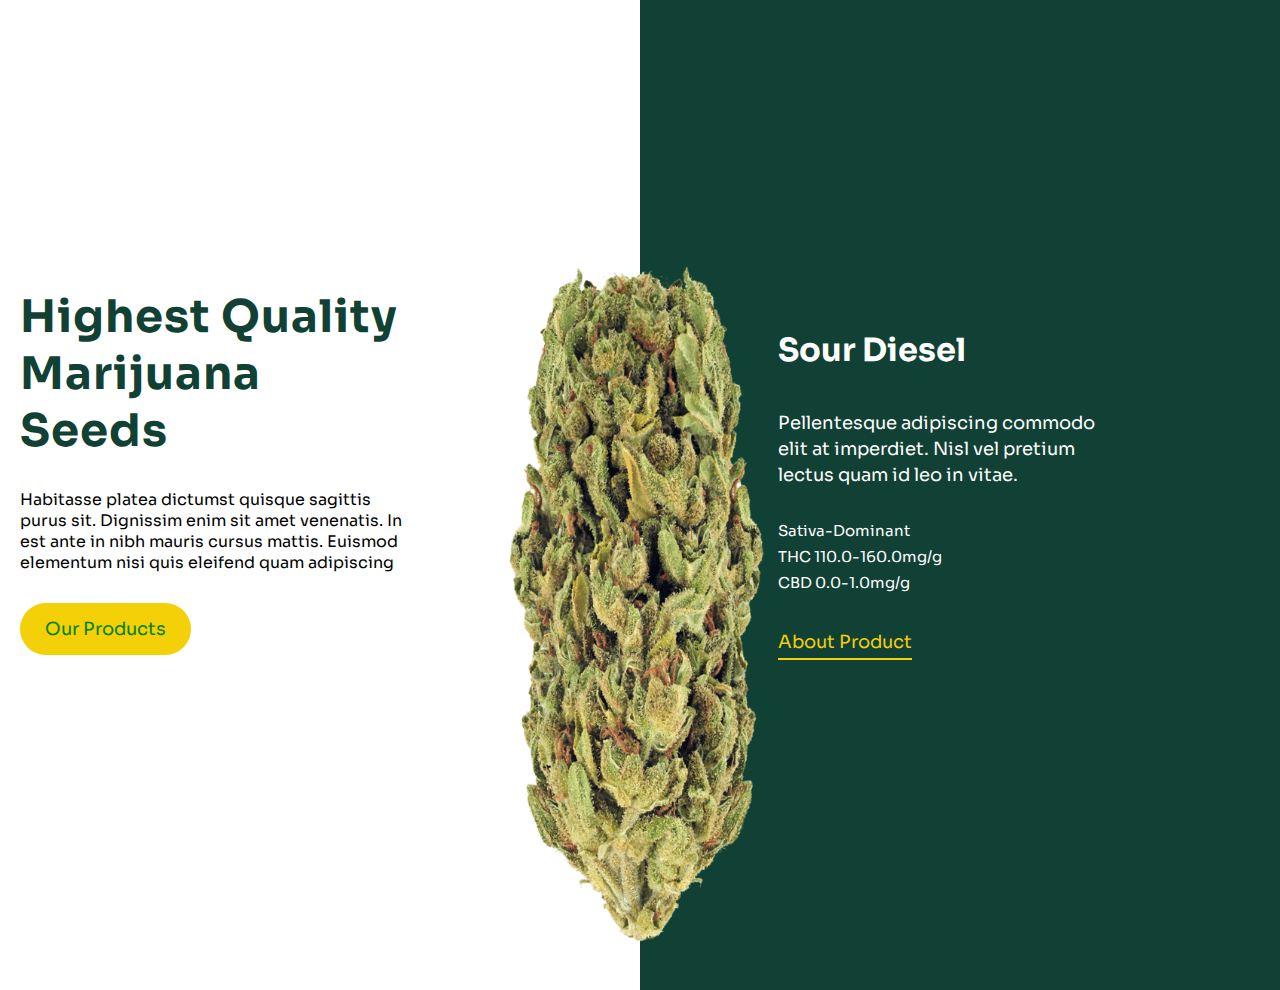
==== index.html @ 55b64f0e "first commit" ====
<!DOCTYPE html>
<html lang="en">
  <head>
    <meta charset="UTF-8" />
    <meta name="viewport" content="width=device-width, initial-scale=1.0" />
    <title>Document</title>
    <link rel="stylesheet" href="./style.css" />
    <link
      href="https://fonts.googleapis.com/css2?family=Sora:wght@100..800&display=swap"
      rel="stylesheet"
    />
  </head>
  <body>
    <div class="container-1">
      <div class="section-1">
        <div class="left-1">
          <div class="left-content">
            <h1 class="left-heading">Highest Quality Marijuana Seeds</h1>
            <p>
              Habitasse platea dictumst quisque sagittis purus sit. Dignissim
              enim sit amet venenatis. In est ante in nibh mauris cursus mattis.
              Euismod elementum nisi quis eleifend quam adipiscing
            </p>
            <div class="left-button">
              <button>Our Products</button>
            </div>
          </div>
        </div>
        <div class="right-1">
          <div class="right-content">
            
              <div class="header-content">
                <h1 class="fading-heading show ">Sour Diesel</h1>
                <h1 class="fading-heading ">Purple Hawaiian Haze</h1>
                <h1 class="fading-heading">Northen Lights</h1>
              </div>
            
            <div class="right-para">
              <p>
                Pellentesque adipiscing commodo elit at imperdiet. Nisl vel
                pretium lectus quam id leo in vitae.
              </p>
            </div>
            <ul>
              <li>Sativa-Dominant</li>
              <li>THC 110.0-160.0mg/g</li>
              <li>CBD 0.0-1.0mg/g</li>
            </ul>
            <div class="right-button">
              <button>About Product</button>
            </div>
          </div>
        </div>
      </div>
      <div class="section-2">
        <div class="fade-container">
          <img
            src="./images/hero01.webp"
            class="fading-images showing"
            alt=""
          />
          <img class="fading-images" src="./images/hero02.webp" alt="" />
          <img class="fading-images" src="./images/hero03.webp" alt="" />
        </div>
      </div>
    </div>
  </body>
  <script src="./script.js"></script>
</html>
---- style.css ----
*{
    margin: 0;
    padding: 0;
    box-sizing: border-box;
    
    font-family: "Sora", sans-serif;
}
.container-1{
    height: 110vh;
    width: 100%;
    position: relative;
    display: flex   ;
}
.section-1{
    height: 100%;
    width: 100%;
    display: flex;
    position: absolute;
    top: 0;
}
.left-1{
    width: 50%;
    height: 100%;
    padding-top: 100px;

}
.right-1{
    height: 100%;
    width: 50%;
    background-color: rgb(17, 65, 53);
    display: flex;
    align-items: center;
    justify-content: center;
}
.left-content{
    display: flex;
    flex-direction: column;
    justify-content: center;
    align-items: start;
    height: 80%;
    width: 60%;
    margin-left: 20px;
}
.left-content > *{
    padding-top: 30px;
}
.left-heading{
    font-size: 45px;
    color: rgb(17, 65, 53);
    letter-spacing: 1px;

}
.right-para{
    width: 85%;
}
.left-button button{
    padding: 15px 25px;
    border-radius: 30px;
    border: none    ;
    background-color: rgb(243, 208, 8);
    color:green;
    font-size: 18px;
}
.right-content{
    display: flex;
    flex-direction: column;
    justify-content: center;
    align-items: start;
    height: 80%;
    width: 60%;
    margin-left: 20px;
    
}
.right-content p{
    font-size: 18px;
    line-height: 26px;
    color: white;
}
.right-content ul{
    list-style: none;
    font-size: 15px;
    line-height: 26px;
    color: white;
}
.right-button button{
    padding: 5px 0px;
    border: none    ;
    background-color: transparent;
    color:rgb(243, 208, 8);
    font-size: 18px;
    border: none;
    border-bottom: 2px solid rgb(243, 208, 8);
}
.right-content > *{
    padding-top: 30px;
}
.section-2{ 
    min-height: 500px;
    min-width: 300px;
    position: absolute;
    top: 25%;
    left: 38%;
    z-index: 10;
}

.fade-container{
    position: relative;
    max-width:100%;
    min-width: 100%;
    min-height: 80vh;
  }
  .fading-images{
    height: 100%;
    width: 100%;
    object-fit: fill;
    position: absolute;
    top: 0;
    right: 0;
    border-radius: 20px;
    opacity: 0;
    transition: opacity 1s ease-in-out;
  } 
  .showing{
    opacity: 1;
  }
  
  .header-content{
    position: relative;
    height: 50px;
    width: 100%;
  }
 
  .fading-heading{
    position: absolute;
    top: 0;
    left: 0;
    opacity: 0;
    transition: opacity 1s ease-in-out;
    color: white

  }
  .show{
    opacity: 1;
  }
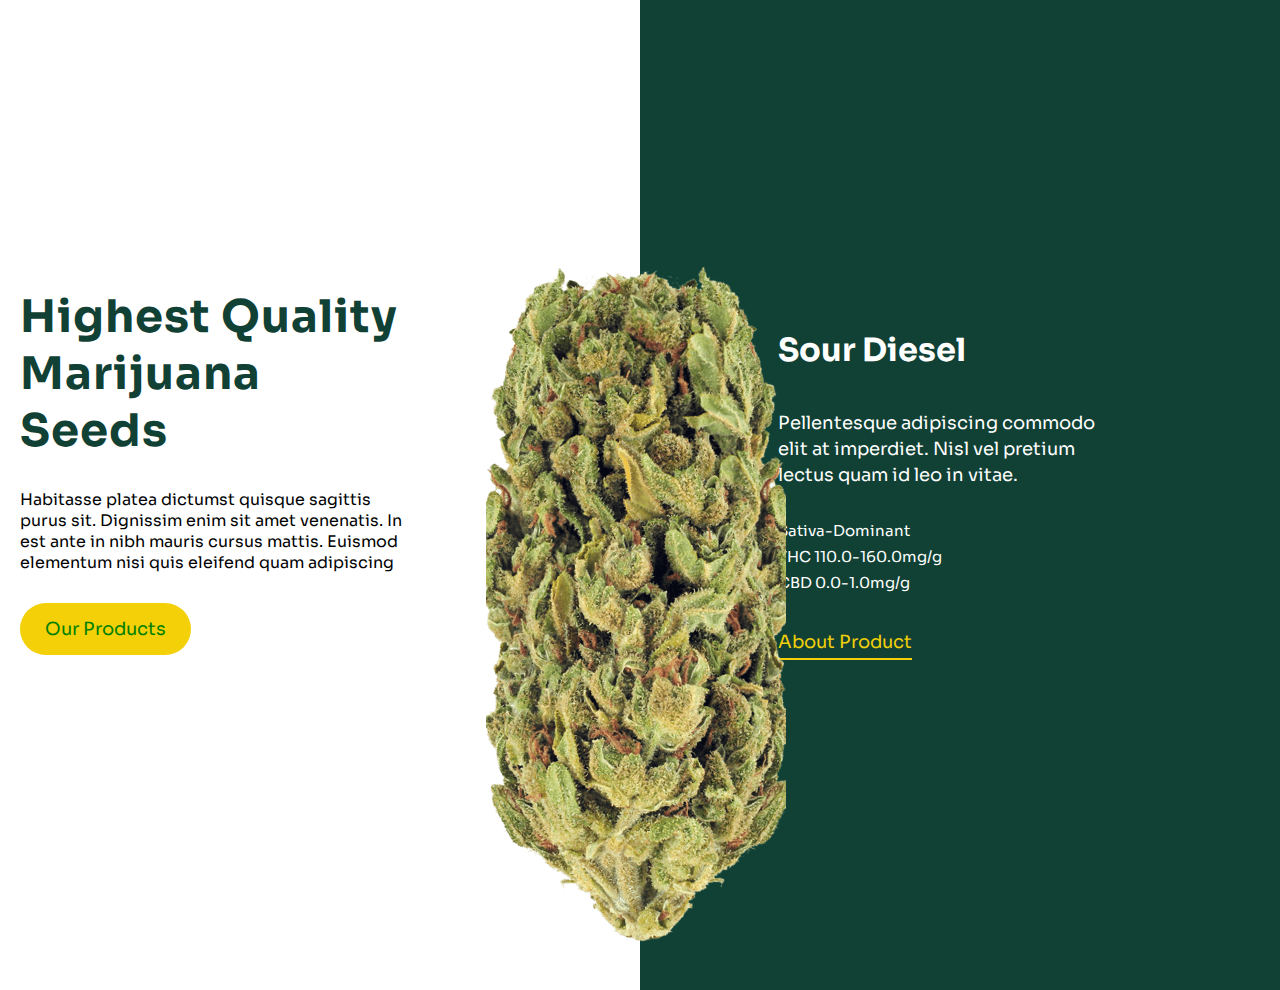
==== commit 66c6c509: "second commit" ====
--- a/index.html
+++ b/index.html
@@ -59,7 +59,7 @@
             class="fading-images showing"
             alt=""
           />
-          <img class="fading-images" src="./images/hero02.webp" alt="" />
+          <img class="fading-images" src="./images/closeup-coffee-splash-with-coffee-beans-white-background_1059423-4572.png" alt="" />
           <img class="fading-images" src="./images/hero03.webp" alt="" />
         </div>
       </div>
--- a/style.css
+++ b/style.css
@@ -112,7 +112,7 @@
   .fading-images{
     height: 100%;
     width: 100%;
-    object-fit: fill;
+    object-fit: cover;
     position: absolute;
     top: 0;
     right: 0;
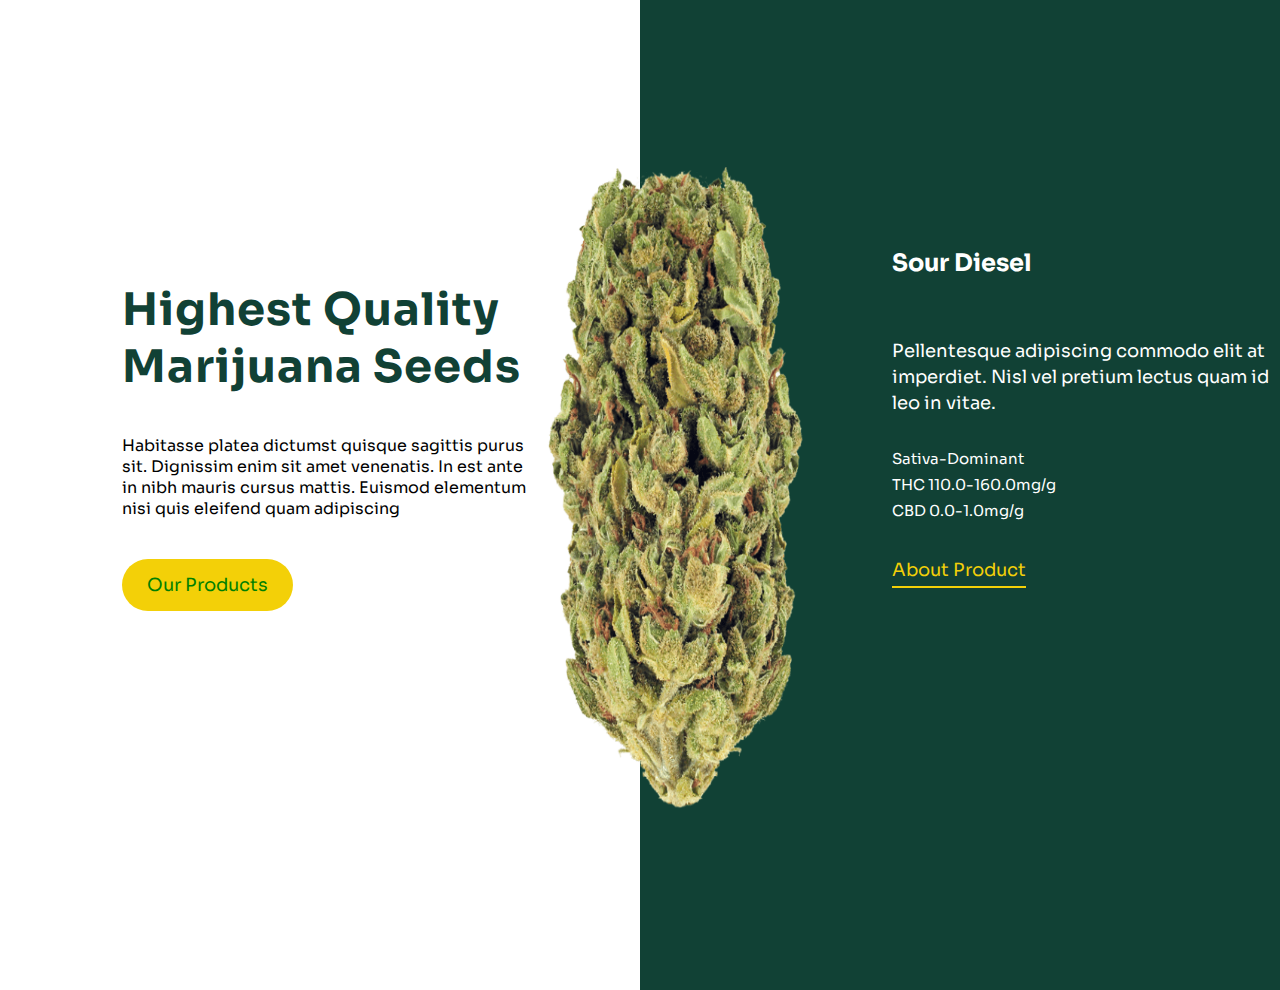
==== commit f0f05a41: "third commit" ====
--- a/index.html
+++ b/index.html
@@ -1,58 +1,65 @@
 <!DOCTYPE html>
 <html lang="en">
-  <head>
-    <meta charset="UTF-8" />
-    <meta name="viewport" content="width=device-width, initial-scale=1.0" />
-    <title>Document</title>
-    <link rel="stylesheet" href="./style.css" />
-    <link
-      href="https://fonts.googleapis.com/css2?family=Sora:wght@100..800&display=swap"
-      rel="stylesheet"
-    />
-  </head>
-  <body>
-    <div class="container-1">
-      <div class="section-1">
-        <div class="left-1">
-          <div class="left-content">
-            <h1 class="left-heading">Highest Quality Marijuana Seeds</h1>
-            <p>
-              Habitasse platea dictumst quisque sagittis purus sit. Dignissim
-              enim sit amet venenatis. In est ante in nibh mauris cursus mattis.
-              Euismod elementum nisi quis eleifend quam adipiscing
-            </p>
-            <div class="left-button">
-              <button>Our Products</button>
-            </div>
-          </div>
-        </div>
-        <div class="right-1">
-          <div class="right-content">
-            
-              <div class="header-content">
-                <h1 class="fading-heading show ">Sour Diesel</h1>
-                <h1 class="fading-heading ">Purple Hawaiian Haze</h1>
-                <h1 class="fading-heading">Northen Lights</h1>
-              </div>
-            
-            <div class="right-para">
-              <p>
-                Pellentesque adipiscing commodo elit at imperdiet. Nisl vel
-                pretium lectus quam id leo in vitae.
-              </p>
-            </div>
-            <ul>
-              <li>Sativa-Dominant</li>
-              <li>THC 110.0-160.0mg/g</li>
-              <li>CBD 0.0-1.0mg/g</li>
-            </ul>
-            <div class="right-button">
-              <button>About Product</button>
-            </div>
+
+<head>
+  <meta charset="UTF-8" />
+  <meta name="viewport" content="width=device-width, initial-scale=1.0" />
+  <title>Document</title>
+  <link rel="stylesheet" href="./style.css" />
+  <link href="https://fonts.googleapis.com/css2?family=Sora:wght@100..800&display=swap" rel="stylesheet" />
+</head>
+
+<body>
+  <div class="container-1">
+    <div class="section-1">
+      <div class="left-1">
+        <div class="left-content">
+          <h2 class="left-heading">Highest Quality Marijuana Seeds</h2>
+          <p>
+            Habitasse platea dictumst quisque sagittis purus sit. Dignissim
+            enim sit amet venenatis. In est ante in nibh mauris cursus mattis.
+            Euismod elementum nisi quis eleifend quam adipiscing
+          </p>
+          <div class="left-button">
+            <button>Our Products</button>
           </div>
         </div>
       </div>
-      <div class="section-2">
+      <div class="right-1">
+        <div class="section-2">
+          <div class="fade-container">
+            <img src="./images/hero01.webp" class="fading-images showing" alt="" />
+            <img class="fading-images"
+              src="./images/closeup-coffee-splash-with-coffee-beans-white-background_1059423-4572.png" alt="" />
+            <img class="fading-images" src="./images/hero03.webp" alt="" />
+          </div>
+        </div>
+        <div class="right-content">
+
+          <div class="header-content">
+            <h2 class="fading-heading show ">Sour Diesel</h2>
+            <h2 class="fading-heading ">Purple Hawaiian Haze</h2>
+            <h2 class="fading-heading">Northen Lights</h2>
+          </div>
+
+          <div class="right-para">
+            <p>
+              Pellentesque adipiscing commodo elit at imperdiet. Nisl vel
+              pretium lectus quam id leo in vitae.
+            </p>
+          </div>
+          <ul>
+            <li>Sativa-Dominant</li>
+            <li>THC 110.0-160.0mg/g</li>
+            <li>CBD 0.0-1.0mg/g</li>
+          </ul>
+          <div class="right-button">
+            <button>About Product</button>
+          </div>
+        </div>
+      </div>
+    </div>
+    <!-- <div class="section-2">
         <div class="fade-container">
           <img
             src="./images/hero01.webp"
@@ -62,8 +69,9 @@
           <img class="fading-images" src="./images/closeup-coffee-splash-with-coffee-beans-white-background_1059423-4572.png" alt="" />
           <img class="fading-images" src="./images/hero03.webp" alt="" />
         </div>
-      </div>
-    </div>
-  </body>
-  <script src="./script.js"></script>
-</html>
+      </div> -->
+  </div>
+</body>
+<script src="./script.js"></script>
+
+</html>--- a/style.css
+++ b/style.css
@@ -20,8 +20,11 @@
 }
 .left-1{
     width: 50%;
-    height: 100%;
+    height: 80%;
     padding-top: 100px;
+    display: flex;
+    align-items: center;
+    justify-content: center;
 
 }
 .right-1{
@@ -30,20 +33,19 @@
     background-color: rgb(17, 65, 53);
     display: flex;
     align-items: center;
-    justify-content: center;
+    justify-content: flex-end;
+    position: relative;
 }
 .left-content{
     display: flex;
     flex-direction: column;
     justify-content: center;
     align-items: start;
-    height: 80%;
-    width: 60%;
+    height: 100%;
+    width: 65%;
     margin-left: 20px;
 }
-.left-content > *{
-    padding-top: 30px;
-}
+
 .left-heading{
     font-size: 45px;
     color: rgb(17, 65, 53);
@@ -51,7 +53,8 @@
 
 }
 .right-para{
-    width: 85%;
+    width: 100%;
+    padding-top: 30px;
 }
 .left-button button{
     padding: 15px 25px;
@@ -64,23 +67,26 @@
 .right-content{
     display: flex;
     flex-direction: column;
-    justify-content: center;
-    align-items: start;
-    height: 80%;
-    width: 60%;
-    margin-left: 20px;
+    height: 50%;
+    width: 70%;
+    padding-left: 60px;
     
 }
 .right-content p{
     font-size: 18px;
     line-height: 26px;
     color: white;
+    padding: 10px 0px;
 }
 .right-content ul{
     list-style: none;
     font-size: 15px;
     line-height: 26px;
     color: white;
+    padding-top: 20px;
+}
+.right-button{
+    padding-top: 30px;  
 }
 .right-button button{
     padding: 5px 0px;
@@ -91,15 +97,15 @@
     border: none;
     border-bottom: 2px solid rgb(243, 208, 8);
 }
-.right-content > *{
-    padding-top: 30px;
+.left-content > *{
+    padding: 20px 0px;
 }
 .section-2{ 
-    min-height: 500px;
+    height: 500px;
     min-width: 300px;
     position: absolute;
-    top: 25%;
-    left: 38%;
+    top: 15%;
+    left: -18%;
     z-index: 10;
 }
 
@@ -110,9 +116,9 @@
     min-height: 80vh;
   }
   .fading-images{
-    height: 100%;
-    width: 100%;
-    object-fit: cover;
+    height: 95%;
+    width: 100%;
+    object-fit: fill;
     position: absolute;
     top: 0;
     right: 0;
@@ -136,11 +142,126 @@
     left: 0;
     opacity: 0;
     transition: opacity 1s ease-in-out;
-    color: white
+    color: white;
+    
 
   }
   .show{
     opacity: 1;
   }
 
-  +  @media (max-width: 1200px) {
+    .section-1{
+        display: flex;
+        flex-direction: column;
+    }
+    .left-1{
+        width: 100%;
+        justify-content: flex-start ;
+    }
+    .left-content{
+
+    }
+    .right-1{
+        width: 100%;
+        justify-content: flex-start ;
+    }
+    .left-content{
+        width: 100%;
+    }
+    .right-content{
+        width: 70%;
+    }
+    .section-2{
+        position: relative;
+        left: 0;
+        top: 0;
+        width: 30%;
+    }
+    .fading-images{
+        top: 0;
+        object-fit: contain;
+        height: 90%;
+    }
+  }
+  @media (max-width: 700px) {
+    .section-1{
+        display: flex;
+        flex-direction: column;
+        height: auto;
+    }
+    .left-1{
+        width: 100%;
+    }
+    .left-content{
+        width: 100%;
+        display: flex;
+        flex-direction: column;
+        align-items: center;
+        justify-content: center;
+    }
+    .right-1{
+        width: 100%;
+        display: flex;
+        flex-direction: column;
+    }
+   
+    .left-content p,.left-heading{
+        text-align: center;
+    }
+    .left-content{
+        width: 100%;
+    }
+    .right-content{
+        width: 100%;
+        padding: 20px 0px;
+        display: flex;
+        align-items: center;
+        justify-content: center;
+    }
+    .fade-container{
+        min-width: 100%;
+        position: absolute;
+        top: 5% ;
+        min-height: 70vh;
+
+    }
+
+    .fading-images{
+        object-fit:contain  ;
+        height:100%;
+    }
+    .header-content{
+        width: 100%;
+        align-items: center;
+    }
+    
+    .section-2{
+       display: flex;
+       align-items: center;
+       justify-content: center;
+        width: 100%;
+        top: 0;
+    }
+    .right-para{
+        width: 80%;
+        padding: 0;
+    }
+    .right-para p{
+        padding: 0;
+    }
+    .right-button{
+        padding: 10px;
+    }
+    .fading-heading{
+        width: 100%;
+        text-align: center;
+        position: absolute;
+    }
+    .left-content{
+        margin: 0;
+    }
+    .left-heading{
+        font-size: 45px;
+    }
+  }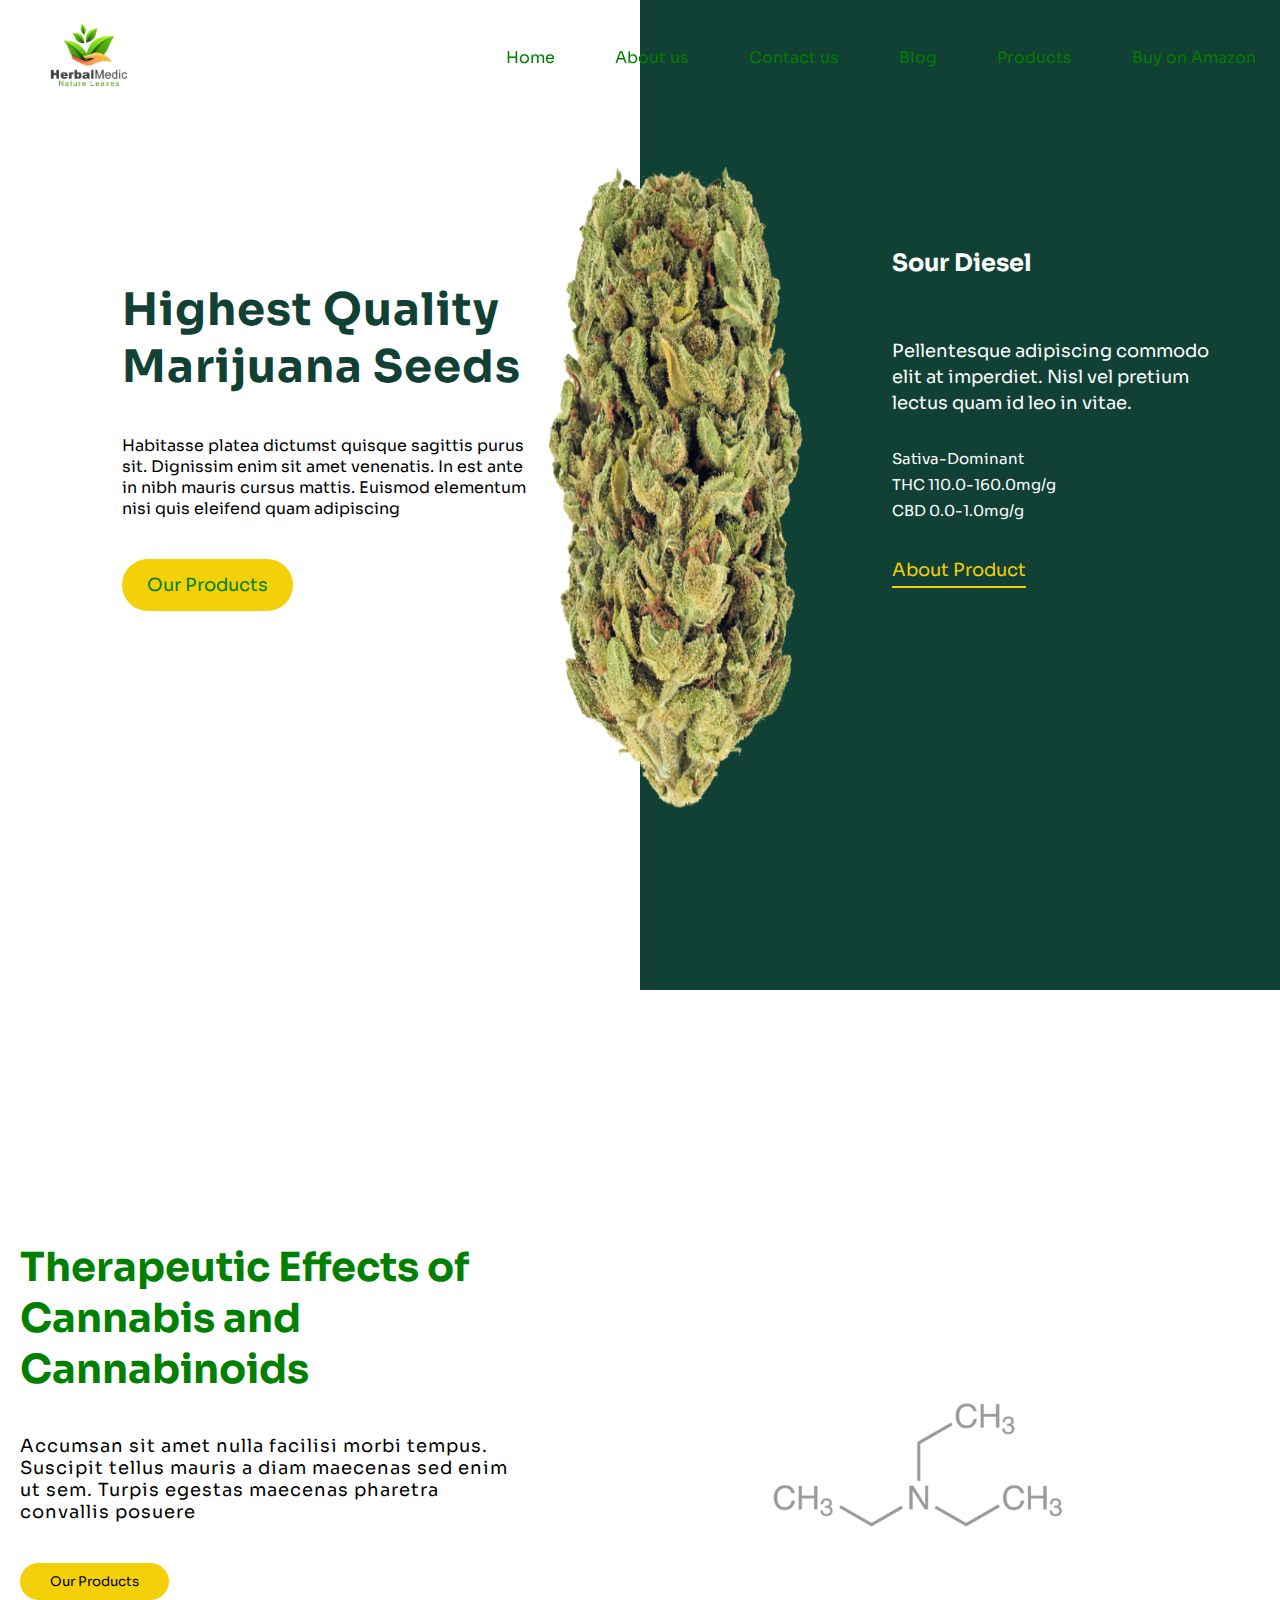
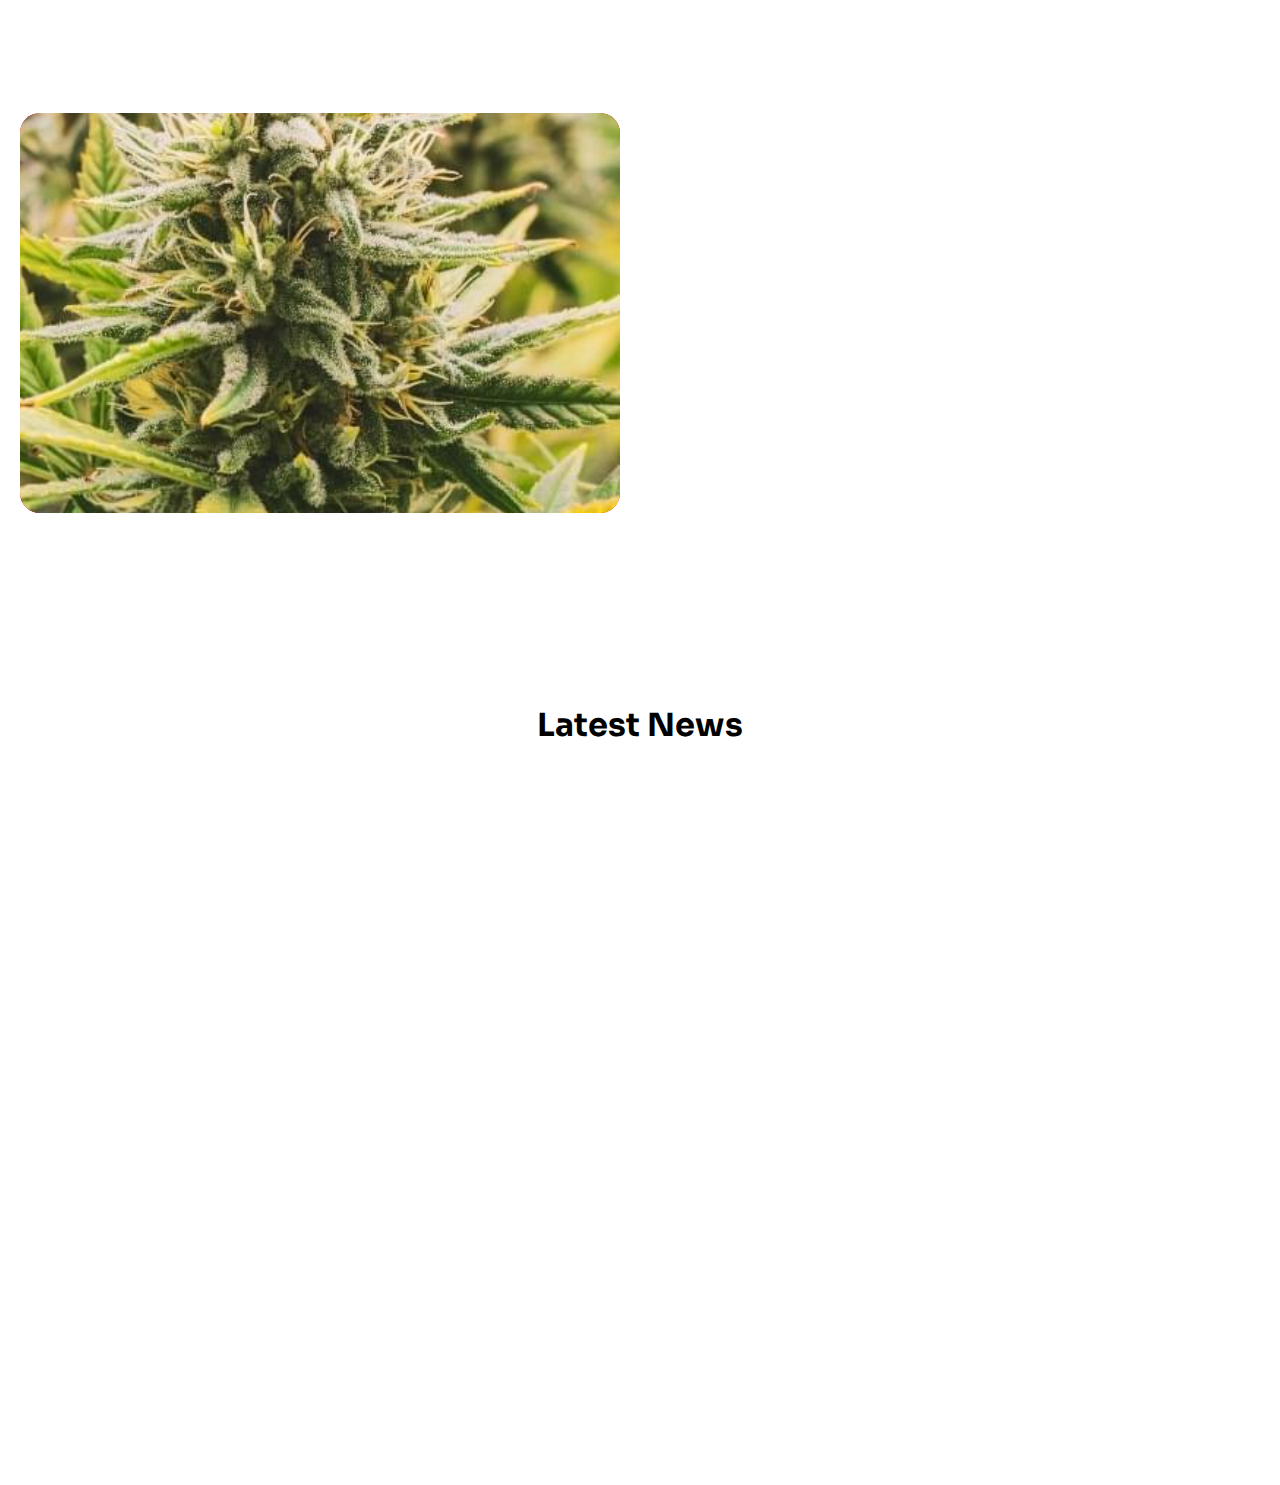
==== commit 564de497: "fifth commit" ====
--- a/index.html
+++ b/index.html
@@ -10,6 +10,33 @@
 </head>
 
 <body>
+  <header>
+    <nav class="navbar" id="nav">
+        <div>
+        <a href="#" class="nav-branding"><img class="logo" src="./images/herbalistimg.jpg"></a>
+    </div>
+        <ul class="nav-menu">
+            <li class="nav-item"><a href="#" class="nav-link">Home</a></li>
+            <li class="nav-item"><a href="#" class="nav-link">About us</a></li>
+            <li class="nav-item"><a href="#" class="nav-link">Contact us</a></li>
+            <li class="nav-item"><a href="#" class="nav-link">Blog</a></li>
+            <li class="nav-item"><a href="#" class="nav-link">Products</a>
+                <ul class="dropdown">
+                    <li><a href="#">Product1</a></li>
+                    <li><a href="#">Product2</a></li>
+                    <li><a href="#">Product3</a></li>
+                    <li><a href="#">Product4</a></li>
+                </ul>
+            </li>
+            <li class="nav-item"><a href="#" class="nav-link">Buy on Amazon</a></li>
+        </ul>
+        <div class="hamburger">
+            <span class="bar"></span>
+            <span class="bar"></span>
+            <span class="bar"></span>
+        </div>
+    </nav>
+</header>
   <div class="container-1">
     <div class="section-1">
       <div class="left-1">
@@ -59,17 +86,135 @@
         </div>
       </div>
     </div>
-    <!-- <div class="section-2">
-        <div class="fade-container">
-          <img
-            src="./images/hero01.webp"
-            class="fading-images showing"
-            alt=""
-          />
-          <img class="fading-images" src="./images/closeup-coffee-splash-with-coffee-beans-white-background_1059423-4572.png" alt="" />
-          <img class="fading-images" src="./images/hero03.webp" alt="" />
-        </div>
-      </div> -->
+  </div>
+  <div class="sub-section">
+    <div class="sub-left">
+      <div class="sub-content-left">
+        <div class="sub-content-heading">
+          <h2>Therapeutic Effects of Cannabis and Cannabinoids</h2>
+        </div>
+        <div class="sub-content-para">
+          <p>
+            Accumsan sit amet nulla facilisi morbi tempus. Suscipit tellus
+            mauris a diam maecenas sed enim ut sem. Turpis egestas maecenas
+            pharetra convallis posuere
+          </p>
+        </div>
+        <div class="sub-content-button">
+          <button>Our Products</button>
+        </div>
+      </div>
+    </div>
+    <div class="sub-right">
+      <div class="sub-content-right">
+        <div class="sub-content-right-img">
+          <img src="./images/T0424.jpg" alt="" />
+        </div>
+      </div>
+    </div>
+  </div> 
+   <div class="sub-section-1">
+    <div class="sub-section-left-1">
+      <div class="sub-section-left-img">
+        <img src="./images/effects.webp" alt="" />
+      </div>
+    </div>
+    <div class="sub-section-right-1">
+      <div class="sub-section-right-contents" id="lazy-1">
+        <div class="icons"></div>
+        <div class="sub-right-contents">
+          <h3>Relief of chronic pain</h3>
+          <p>
+            Feugiat in fermentum posuere urna nec tincidunt praesent semper
+            feugiat pulvinar proin
+          </p>
+        </div>
+      </div>
+      <div class="sub-section-right-contents" id="lazy-2">
+        <div class="icons"></div>
+        <div class="sub-right-contents">
+          <h3>Relief of chronic pain</h3>
+          <p>
+            Feugiat in fermentum posuere urna nec tincidunt praesent semper
+            feugiat pulvinar proin
+          </p>
+        </div>
+      </div>
+      <div class="sub-section-right-contents" id="lazy-3">
+        <div class="icons"></div>
+        <div class="sub-right-contents">
+          <h3>Relief of chronic pain</h3>
+          <p>
+            Feugiat in fermentum posuere urna nec tincidunt praesent semper
+            feugiat pulvinar proin
+          </p>
+        </div>
+      </div>
+    </div>
+  </div>
+  <div class="latest-news">
+    <h1>Latest News</h1>
+  </div>
+  <div class="sub-section-2">
+    <div class="sub-section-2-left-1" id="lazy-4">
+      <div class="sub-section-2-left-img">
+        <div class="sub-section-2-left-content">
+          <h3>Buy Marijuana Seeds Online and Get a Gift</h3>
+          <p>Feugiat in fermentum posuere urna nec tincidunt praesent semper feugiat pulvinar proin</p>
+        </div>
+      </div>
+    </div>
+    <div class="sub-section-2-right-1">
+      <div class="sub-section-2-right-contents" id="lazy-5">
+        <div class="icons-2">
+          <img src="./images/latest01.webp" alt="">
+        </div>
+        <div class="sub-right-2-contents">
+          <div class="date">
+            <p>September 30, 2021</p>
+            <p >
+              No Comments</p>
+          </div>
+          <h3>Top 15 Best Strain Of Weed For Anxiety</h3>
+          <p class="sub-p">
+            Feugiat in fermentum posuere urna nec tincidunt praesent semper
+            feugiat pulvinar proin
+          </p>
+        </div>
+      </div>
+      <div class="sub-section-2-right-contents" id="lazy-6" >
+        <div class="icons-2">
+          <img src="./images/latest02.webp" alt="">
+        </div>
+        <div class="sub-right-2-contents">
+          <div class="date">
+            <p>September 30, 2021</p>
+            <p>
+              No Comments</p>
+          </div>
+          <h3>Raw Cannabis Seeds Promote Health</h3>
+          <p class="sub-p">
+            Felis eget velit aliquet sagittis id consectetur. Eleifend donec pretium vulputate sapien nec sagittis
+          </p>
+        </div>
+      </div>
+      <div class="sub-section-2-right-contents" id="lazy-7">
+        <div class="icons-2">
+          <img src="./images/latest03.webp" alt="">
+        </div>
+        <div class="sub-right-2-contents">
+          <div class="date">
+            <p>September 30, 2021</p>
+            <p>
+              No Comments</p>
+          </div>
+          <h3>How Many Autoflowers In a Tent?</h3>
+          <p class="sub-p">
+            Felis eget velit aliquet sagittis id consectetur. Eleifend donec pretium vulputate sapien nec sagittis
+          </p>
+        </div>
+      </div>
+    </div>
   </div>
 </body>
 <script src="./script.js"></script>
--- a/style.css
+++ b/style.css
@@ -2,9 +2,144 @@
     margin: 0;
     padding: 0;
     box-sizing: border-box;
-    
     font-family: "Sora", sans-serif;
 }
+*{
+    padding: 0;
+    margin: 0;
+    box-sizing: border-box;
+}
+header{
+   
+    
+    position: fixed;
+    z-index: 100;
+    top: 0;
+    width: 100%;}
+li{
+    list-style: none;
+}
+a{
+   color: green;
+   text-decoration: none; 
+   font-size: 16px;
+}
+
+.navbar{
+    min-height: 70px;
+    display: flex;
+    justify-content: space-between;
+    align-items: center;
+    padding: 0 24px;
+    background-color: transparent;
+    transition: background-color 1s ease;
+}
+.navbar.lazy-nav{
+    background-color: white;
+    box-shadow: 0 4px 10px rgba(0, 0, 0,0.4);
+}
+.nav-menu{
+    display: flex;
+    justify-content: space-between;
+    align-items: center;
+    gap: 60px;
+}
+
+.nav-branding{
+    font-family: "Poppins", sans-serif;
+}
+.nav-link{
+    transition: 0.7s ease;
+}
+.logo{
+    width: 110px;
+    height: 110px;
+    margin-left: 10px;
+}
+.dropdown {
+    position: absolute;
+    background-color: white;
+    list-style: none;
+    padding: 0;
+    margin: 0;
+    z-index: 999;
+    opacity: 0;
+    visibility: hidden;
+    transition: transform 1s,opacity 1s;
+}
+
+.nav-menu li {
+    position: relative; 
+}
+
+.nav-menu li:hover .dropdown {
+    opacity: 1;
+    visibility:visible;
+}
+
+.dropdown li {
+    width: 150px;
+    
+}
+
+.dropdown li a {
+    padding: 0.7rem 2rem;
+    color: black;
+    display: block;
+    text-align: left;
+}
+
+.dropdown li a:hover {
+    background-color: #f0f0f0;
+}
+.hamburger{
+    display: none;
+    cursor: pointer;
+}
+.bar{
+    display: block;
+    width: 25px;
+    height: 3px;
+    margin: 5px auto;
+    -webkit-transition: all 0.3s ease-in-out;
+    transition: all 0.3s ease-in-out;
+    background-color: black;
+}
+@media(max-width:768px){
+    .hamburger{
+        display: block;
+    }
+    .hamburger.active .bar:nth-child(2){
+        opacity: 0;
+    }
+    .hamburger.active .bar:nth-child(1){
+      transform: translateY(8px) rotate(45deg);
+    }
+    .hamburger.active .bar:nth-child(3){
+        transform: translateY(-8px) rotate(-45deg);
+      }
+      .nav-menu{
+        position: fixed;
+        left: -100%;
+        top: 70px;
+        gap: 0;
+        flex-direction: column;
+        background-color: white;
+        width: 100%;
+        text-align: center;
+        transition: 0.3s;
+      }
+      .nav-item{
+        margin: 16px 0;
+
+      }
+      .nav-menu.active{
+        left: 0;
+      }
+
+
+}
+
 .container-1{
     height: 110vh;
     width: 100%;
@@ -53,7 +188,7 @@
 
 }
 .right-para{
-    width: 100%;
+    width: 90%;
     padding-top: 30px;
 }
 .left-button button{
@@ -149,6 +284,219 @@
   .show{
     opacity: 1;
   }
+  .sub-section{
+    width: 100%;
+    display: flex;
+}
+.sub-left{
+    width: 60%;
+}
+.sub-right{
+    width: 40%;
+}
+.sub-content-left{
+    width: 100%;
+    display: flex;
+    flex-direction: column;
+    justify-content: flex-end;
+    height: 70vh;
+}
+.sub-content-left div{
+    width: 70%;
+    padding: 20px 20px;
+}
+.sub-content-heading h2{
+    font-size: 40px;
+    color: green;
+}
+.sub-content-para p{
+    font-size: 18px;
+    letter-spacing: 1px;
+}
+.sub-content-button button{
+    padding: 10px 30px;
+    border-radius: 30px;
+    border: none;
+    background-color: rgb(243, 208, 8);
+
+}
+.sub-content-right{
+    width: 100%;
+    display: flex;
+    align-items: flex-end;
+    height: 70vh;
+}
+.sub-content-right img{
+    opacity: .4;
+    width: 300px;
+    height: 300px;
+}
+.sub-section-1{
+    width: 100%;
+    display: flex;
+    box-sizing: border-box;
+    align-items: center;
+    justify-content: center;
+}
+.sub-section-left-1{
+ width: 50%;
+ padding: 20px;
+}
+    .sub-section-left-img{
+        height: 400px;
+    background-color: red;
+    width: 100%;
+    border-radius: 20px;
+    
+}
+.sub-section-left-img img{
+    object-fit: cover;
+    width: 100%;
+    height: 100%;
+    border-radius: 20px;
+}
+.sub-section-right-1{
+    width: 50%;
+    padding: 20px 0px;
+    display: flex;
+    flex-direction: column;
+    height: 65vh;
+    justify-content:space-evenly;
+}
+
+.icons{
+    height: 60px;
+    width: 60px;
+    border-radius: 100%;
+    background-color: green;
+}
+.sub-section-right-contents{
+    display: flex;
+    align-items: center;
+    width: 90%;
+    visibility: hidden;
+    opacity: 0;
+    transform: translateY(100px);
+    transition: transform 1s,opacity 1s;
+}
+.sub-section-right-contents.lazy{
+    opacity: 1;
+    visibility:visible;
+    transform: translateY(0px);
+    transition-delay: 200ms;
+}
+.sub-section-right-contents p{
+    font-size: 20px;
+    padding: 5px 0px;
+}
+.sub-section-right-contents >  *{
+    padding-left: 20px;
+}
+.latest-news{
+    width: 100%;
+    text-align: center;
+    padding-top: 100px;
+    padding-bottom: 50px;
+}
+ .sub-section-2{
+    width: 100%;
+    display: flex;
+    box-sizing: border-box;
+    align-items: center;
+    justify-content: space-around;
+ }
+ .sub-section-2-left-1{
+    width: 40%;
+    opacity: 0;
+    transform: translateX(-300px);
+    visibility: hidden;
+    transition: transform 1s,opacity 1s;
+}
+.sub-section-2-left-1.lazyload{
+    opacity: 1;
+    visibility:visible;
+    transform: translatex(0px);
+}
+
+   .sub-section-2-left-img{
+    background-image: url(./images/promo.webp);
+    height: 600px;
+    border-radius: 20px;
+    background-repeat: no-repeat;
+    background-position: center;
+    background-size: cover;
+   }
+   .sub-section-2-right-1{
+    display: flex;
+    flex-direction: column;
+    width: 40%;
+    align-items: flex-end;
+    height: 600px;
+    justify-content: space-evenly;
+   }
+   .sub-section-2-right-contents{
+    display: flex;
+    opacity: 0;
+    transform: translateY(100px);
+    visibility: hidden;
+    transition: transform 1s,opacity 1s;
+    
+   }
+   
+   .sub-section-2-right-contents.lazy{
+    opacity: 1;
+    visibility:visible;
+    transform: translateY(0px);
+    transition-delay: 200ms;
+}
+.sub-p{
+    font-size: 15px;
+}
+   .sub-section-2-right-contents h3{
+    padding-bottom: 5px;
+    font-size: 18px;
+   }
+   .sub-right-2-contents{
+    display: flex;
+    flex-direction: column;
+    justify-content: space-around;
+    padding-left:10px ;
+    width: 90%;
+   }
+   .date{
+    display: flex;
+    width: 90%;
+    justify-content: space-between;
+    padding-bottom: 5px;
+   }
+   .icons-2{
+    height: 180px;
+    width: 300px;
+    border-radius: 20px;
+   }
+   .icons-2 img{
+    height: 100%;
+    width: 100%;
+    object-fit: cover;
+    border-radius: 20px;
+   }
+   .sub-section-2-left-img{
+    display: flex;
+    align-items: end;
+    justify-content: flex-end;
+   }
+   .sub-section-2-left-content{
+    width: 60%;
+    height: 40%;
+    color: white;
+    display: flex;
+    justify-content: center;
+    flex-direction: column;
+    text-align: justify;
+    padding: 0px 30px;
+    background:rgba(33, 72, 66, .7) ;
+    border-radius: 20px;
+   }
 
   @media (max-width: 1200px) {
     .section-1{
@@ -156,11 +504,8 @@
         flex-direction: column;
     }
     .left-1{
-        width: 100%;
+        width: 90%;
         justify-content: flex-start ;
-    }
-    .left-content{
-
     }
     .right-1{
         width: 100%;
@@ -175,7 +520,7 @@
     .section-2{
         position: relative;
         left: 0;
-        top: 0;
+        top: 8%;
         width: 30%;
     }
     .fading-images{
@@ -183,8 +528,71 @@
         object-fit: contain;
         height: 90%;
     }
+    .sub-section{
+        flex-direction: column;
+    }
+    .sub-left{
+        width: 100%;
+    }
+    .sub-content-left{
+        width: 100%;
+        display: flex   ;
+        align-items: center;
+        justify-content: center;
+    }
+    .sub-content-heading{
+        width: 80%;
+        text-align: center;
+    }
+    .sub-content-para{
+        text-align: center;
+    }
+    .sub-content-button{
+        display: flex;
+        justify-content: center;
+    }
+    .sub-right{
+        display: none;
+    }
+    .sub-section-2-right-1{
+        width: 45%;
+    }
   }
-  @media (max-width: 700px) {
+  @media (max-width: 1000px) {
+    .sub-section-1{
+        flex-direction: column;
+    }
+    .sub-section-left-1{
+        width: 100%;
+    }
+    .sub-section-right-1{
+        width: 100%;
+        align-items: center;
+        justify-content: center;
+        height: auto;
+    }
+    .sub-section-right-contents{
+        width: 90%;
+        padding: 30px 0px;
+    }
+    .sub-section-2{
+        flex-direction: column;
+    }
+    .sub-section-2-left-1{
+        width: 100%;
+        padding: 20px;
+        display: none;
+    }
+    .sub-section-2-right-1{
+        width: 80%; 
+    }
+    .latest-news{
+        display: flex;
+        padding-left: 10px;
+        
+    }
+}
+  @media (max-width: 756px) {
     .section-1{
         display: flex;
         flex-direction: column;
@@ -249,6 +657,7 @@
     }
     .right-para p{
         padding: 0;
+        text-align: center;
     }
     .right-button{
         padding: 10px;
@@ -264,4 +673,75 @@
     .left-heading{
         font-size: 45px;
     }
+    .sub-section-1{
+        margin-top: 350px;
+    }
+    .sub-content-left{
+        height: auto;
+    }
+    .sub-p{
+        font-size: 20px;
+    }
+    .sub-content-left div{
+        width: 100%;
+        padding: 20px 20px;
+    }
+    .left-heading{
+        font-size: 30px;
+    }
+    .sub-content-heading h2{
+        font-size: 28px
+    }
+    .sub-section-right-contents{
+        width: 100%;
+        padding: 30px 0px;
+    }
+    .sub-section-right-contents{
+        flex-direction: column;
+        align-items: center;
+        justify-content: center;
+        text-align: center;
+    }
+    .sub-section-right-contents div{
+        padding: 15px 15px;
+    }
+    .sub-section-right-contents{
+        font-size: 20px;
+        padding:5px 0px;
+    }
+    .sub-section-2-left-img{
+        width: 100%;
+        height: 400px;
+    }
+    .sub-section-2-right-contents{
+        flex-direction: column;
+        align-items: center ;
+        padding-bottom: 10px;
+    }
+    
+    .latest-news{   
+        width: 100%;
+        font-size: 25px;
+    }
+    .sub-section-2-right-1{
+        width: 100%;
+    }
+    
+    .icons-2 {
+        height: 100%;
+        width: 90%;
+        border-radius: 20px;
+    }
+    .sub-right-2-contents{
+        align-items: center;
+        text-align: justify;
+    }
+    .sub-right-2-contents > *{
+        padding: 15px;
+    }
+    .date{
+        justify-content: space-around;
+        width: 100%; 
+    }
+    
   }